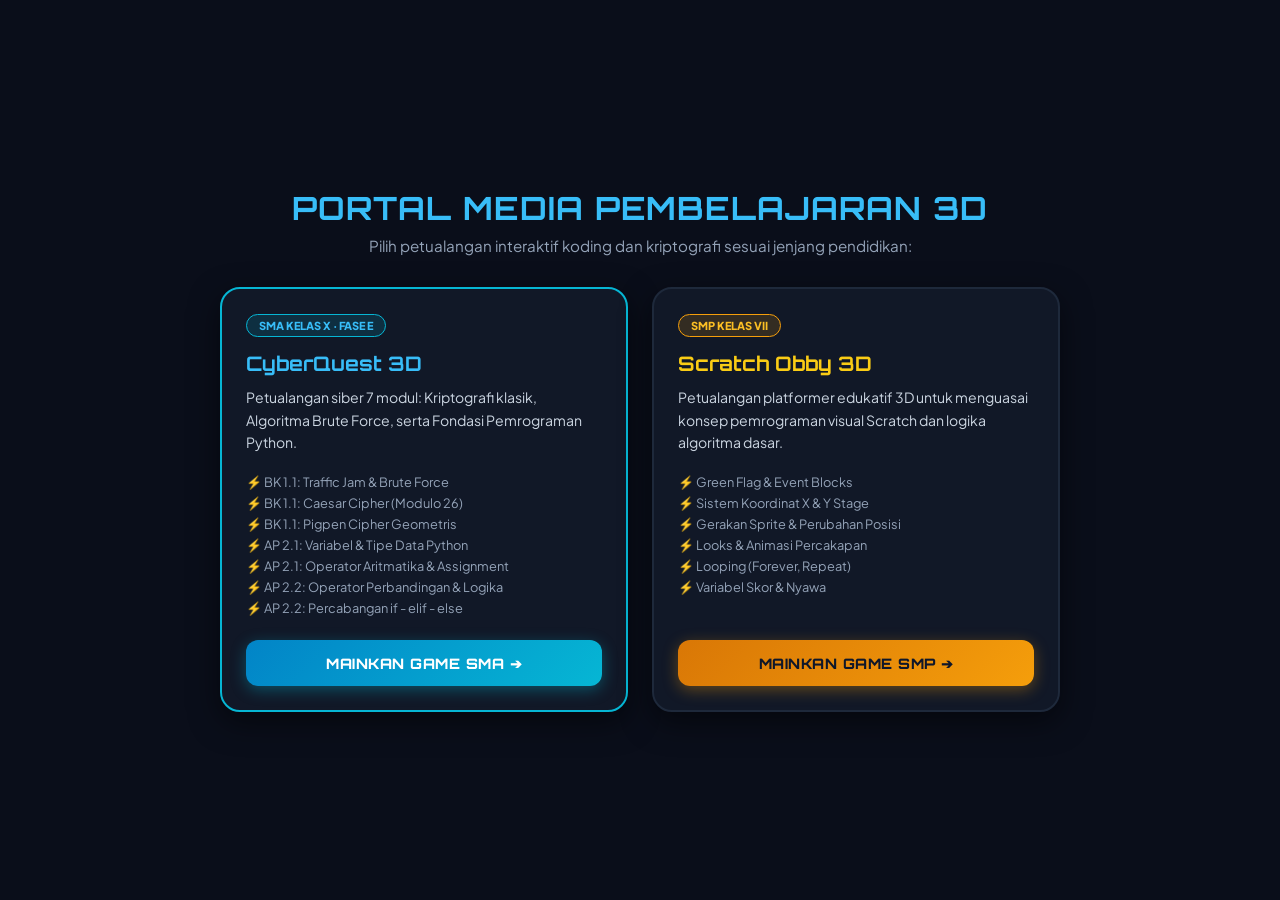
==== index.html @ 2bbc72c6 "feat: Portal STS Koding & Kriptografi SMP-SMA 3D (20 Soal Resmi, Rules & Leaderboard)" ====
<!DOCTYPE html>
<html lang="id">
<head>
  <meta charset="UTF-8">
  <meta name="viewport" content="width=device-width, initial-scale=1.0">
  <title>Portal Game Edukasi Koding & Kriptografi</title>
  <link href="https://fonts.googleapis.com/css2?family=Orbitron:wght@700;900&family=Plus+Jakarta+Sans:wght@500;700;800&display=swap" rel="stylesheet">
  <style>
    * { box-sizing: border-box; margin: 0; padding: 0; }
    body {
      background: #0a0e1a;
      color: #f8fafc;
      font-family: 'Plus Jakarta Sans', sans-serif;
      min-height: 100vh;
      display: flex;
      flex-direction: column;
      align-items: center;
      justify-content: center;
      padding: 24px;
    }
    h1 {
      font-family: 'Orbitron', sans-serif;
      font-size: 2rem;
      color: #38bdf8;
      text-align: center;
      margin-bottom: 8px;
      letter-spacing: 1px;
    }
    p.sub {
      color: #94a3b8;
      font-size: 0.95rem;
      text-align: center;
      margin-bottom: 32px;
      max-width: 600px;
    }
    .grid {
      display: grid;
      grid-template-columns: repeat(auto-fit, minmax(300px, 1fr));
      gap: 24px;
      width: 100%;
      max-width: 840px;
    }
    .card {
      background: #111827;
      border: 2px solid #1e293b;
      border-radius: 20px;
      padding: 24px;
      display: flex;
      flex-direction: column;
      justify-content: space-between;
      transition: all 0.25s ease;
      box-shadow: 0 10px 30px rgba(0,0,0,0.5);
      position: relative;
      overflow: hidden;
    }
    .card:hover {
      transform: translateY(-6px);
      border-color: #06b6d4;
      box-shadow: 0 16px 40px rgba(6, 182, 212, 0.25);
    }
    .badge {
      display: inline-block;
      align-self: flex-start;
      padding: 4px 12px;
      border-radius: 20px;
      font-size: 11px;
      font-weight: 800;
      text-transform: uppercase;
      margin-bottom: 14px;
    }
    .badge-sma { background: rgba(6, 182, 212, 0.15); color: #38bdf8; border: 1px solid #06b6d4; }
    .badge-smp { background: rgba(245, 158, 11, 0.15); color: #fbbf24; border: 1px solid #f59e0b; }
    .title {
      font-family: 'Orbitron', sans-serif;
      font-size: 1.25rem;
      margin-bottom: 10px;
    }
    .desc {
      color: #cbd5e1;
      font-size: 0.88rem;
      line-height: 1.6;
      margin-bottom: 20px;
    }
    .topics {
      list-style: none;
      font-size: 0.8rem;
      color: #94a3b8;
      margin-bottom: 24px;
    }
    .topics li { margin-bottom: 5px; }
    .topics li::before { content: "⚡ "; color: #38bdf8; }
    .btn {
      display: block;
      width: 100%;
      text-align: center;
      text-decoration: none;
      padding: 14px;
      border-radius: 12px;
      font-family: 'Orbitron', sans-serif;
      font-size: 0.9rem;
      font-weight: 800;
      letter-spacing: 0.5px;
      transition: all 0.15s;
    }
    .btn-sma {
      background: linear-gradient(135deg, #0284c7, #06b6d4);
      color: white;
      box-shadow: 0 4px 15px rgba(6, 182, 212, 0.35);
    }
    .btn-sma:hover { filter: brightness(1.15); }
    .btn-smp {
      background: linear-gradient(135deg, #d97706, #f59e0b);
      color: #0f172a;
      box-shadow: 0 4px 15px rgba(245, 158, 11, 0.35);
    }
    .btn-smp:hover { filter: brightness(1.15); }
  </style>
</head>
<body>
  <h1>PORTAL MEDIA PEMBELAJARAN 3D</h1>
  <p class="sub">Pilih petualangan interaktif koding dan kriptografi sesuai jenjang pendidikan:</p>

  <div class="grid">
    <!-- KARTU SMA -->
    <div class="card" style="border-color: #06b6d4;">
      <div>
        <div class="badge badge-sma">SMA Kelas X · Fase E</div>
        <h2 class="title" style="color: #38bdf8;">CyberQuest 3D</h2>
        <p class="desc">Petualangan siber 7 modul: Kriptografi klasik, Algoritma Brute Force, serta Fondasi Pemrograman Python.</p>
        <ul class="topics">
          <li>BK 1.1: Traffic Jam & Brute Force</li>
          <li>BK 1.1: Caesar Cipher (Modulo 26)</li>
          <li>BK 1.1: Pigpen Cipher Geometris</li>
          <li>AP 2.1: Variabel & Tipe Data Python</li>
          <li>AP 2.1: Operator Aritmatika & Assignment</li>
          <li>AP 2.2: Operator Perbandingan & Logika</li>
          <li>AP 2.2: Percabangan if - elif - else</li>
        </ul>
      </div>
      <a href="sntSMAgame/index.html" class="btn btn-sma">MAINKAN GAME SMA ➔</a>
    </div>

    <!-- KARTU SMP -->
    <div class="card">
      <div>
        <div class="badge badge-smp">SMP Kelas VII</div>
        <h2 class="title" style="color: #facc15;">Scratch Obby 3D</h2>
        <p class="desc">Petualangan platformer edukatif 3D untuk menguasai konsep pemrograman visual Scratch dan logika algoritma dasar.</p>
        <ul class="topics">
          <li>Green Flag & Event Blocks</li>
          <li>Sistem Koordinat X & Y Stage</li>
          <li>Gerakan Sprite & Perubahan Posisi</li>
          <li>Looks & Animasi Percakapan</li>
          <li>Looping (Forever, Repeat)</li>
          <li>Variabel Skor & Nyawa</li>
        </ul>
      </div>
      <a href="sntSMPgame/index.html" class="btn btn-smp">MAINKAN GAME SMP ➔</a>
    </div>
  </div>
</body>
</html>
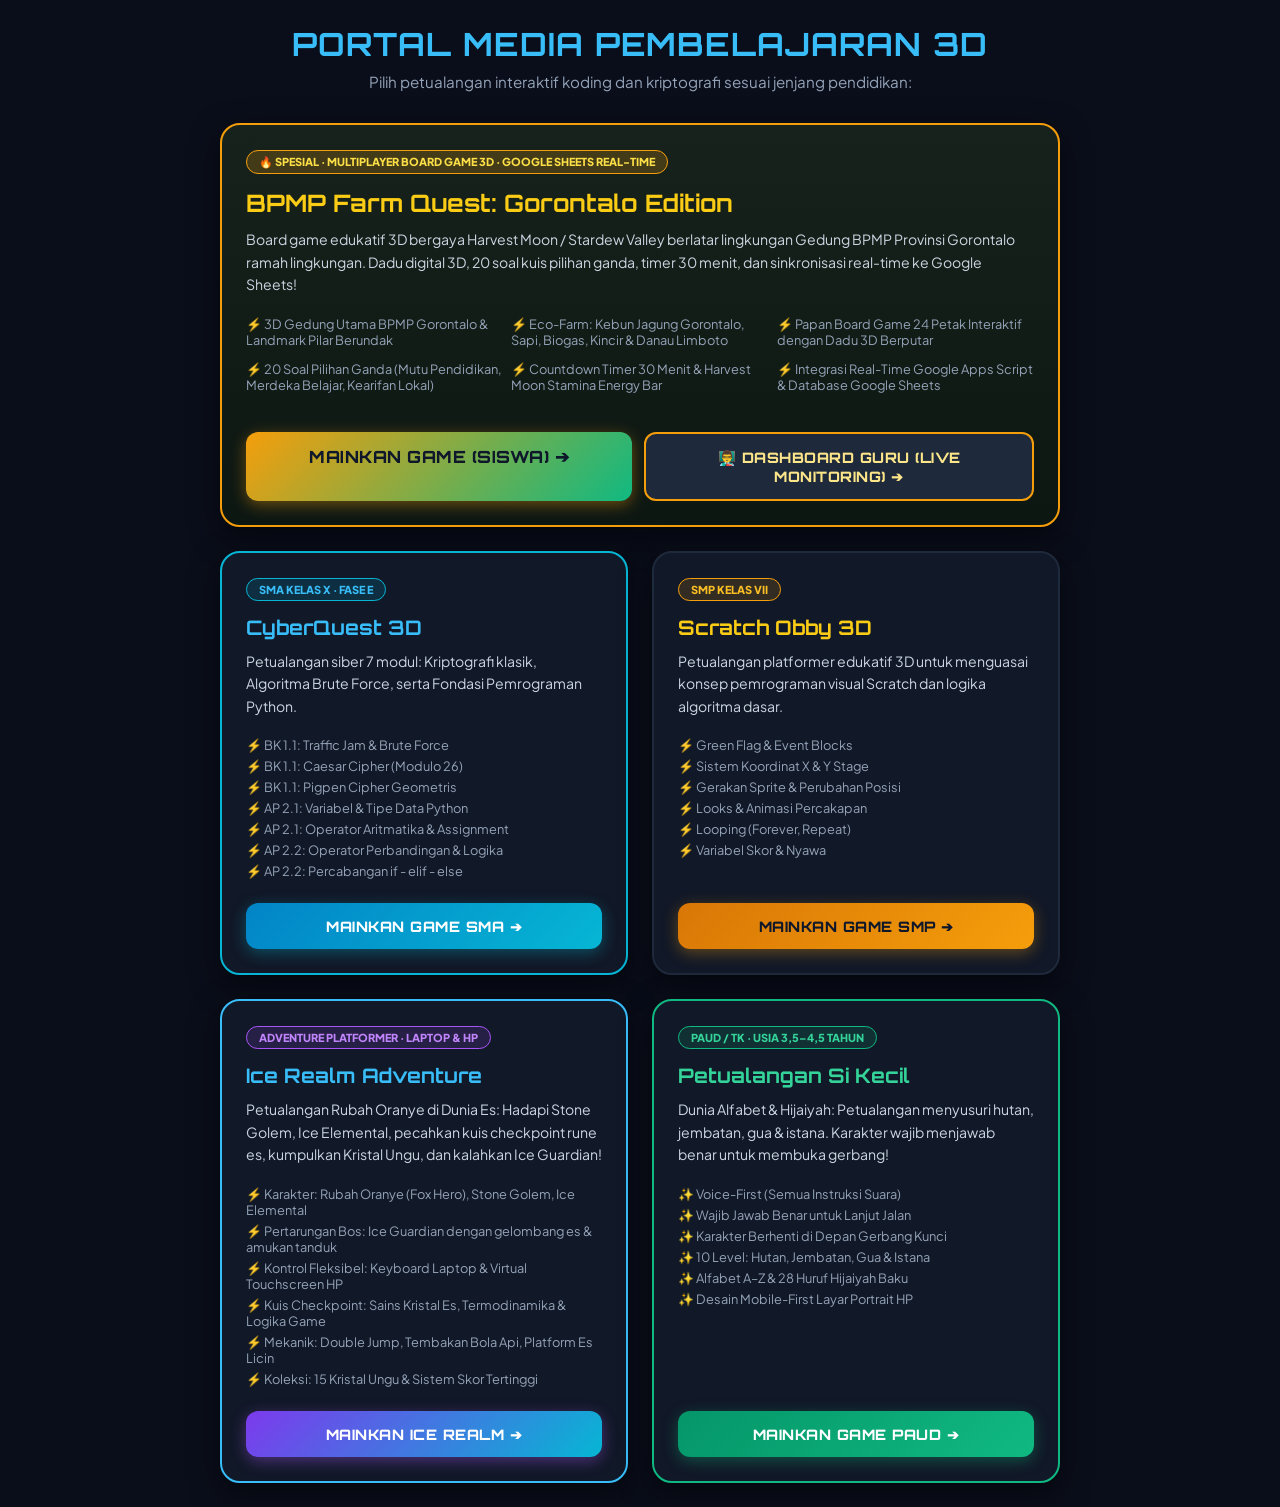
==== commit 65009dbf: "feat: BPMP Farm Quest Gorontalo Edition 3D & gameANAKSNT" ====
--- a/index.html
+++ b/index.html
@@ -70,6 +70,9 @@
     }
     .badge-sma { background: rgba(6, 182, 212, 0.15); color: #38bdf8; border: 1px solid #06b6d4; }
     .badge-smp { background: rgba(245, 158, 11, 0.15); color: #fbbf24; border: 1px solid #f59e0b; }
+    .badge-paud { background: rgba(16, 185, 129, 0.15); color: #34d399; border: 1px solid #10b981; }
+    .badge-ice { background: rgba(168, 85, 247, 0.15); color: #c084fc; border: 1px solid #a855f7; }
+    .badge-bpmp { background: rgba(245, 158, 11, 0.2); color: #fde047; border: 1px solid #f59e0b; }
     .title {
       font-family: 'Orbitron', sans-serif;
       font-size: 1.25rem;
@@ -89,6 +92,7 @@
     }
     .topics li { margin-bottom: 5px; }
     .topics li::before { content: "⚡ "; color: #38bdf8; }
+    .topics-paud li::before { content: "✨ "; color: #34d399; }
     .btn {
       display: block;
       width: 100%;
@@ -114,6 +118,25 @@
       box-shadow: 0 4px 15px rgba(245, 158, 11, 0.35);
     }
     .btn-smp:hover { filter: brightness(1.15); }
+    .btn-paud {
+      background: linear-gradient(135deg, #059669, #10b981);
+      color: white;
+      box-shadow: 0 4px 15px rgba(16, 185, 129, 0.35);
+    }
+    .btn-paud:hover { filter: brightness(1.15); }
+    .btn-ice {
+      background: linear-gradient(135deg, #7c3aed, #06b6d4);
+      color: white;
+      box-shadow: 0 4px 15px rgba(168, 85, 247, 0.4);
+    }
+    .btn-ice:hover { filter: brightness(1.15); }
+    .btn-bpmp {
+      background: linear-gradient(135deg, #f59e0b, #10b981);
+      color: #0f172a;
+      font-weight: 800;
+      box-shadow: 0 4px 15px rgba(245, 158, 11, 0.4);
+    }
+    .btn-bpmp:hover { filter: brightness(1.15); }
   </style>
 </head>
 <body>
@@ -121,6 +144,27 @@
   <p class="sub">Pilih petualangan interaktif koding dan kriptografi sesuai jenjang pendidikan:</p>
 
   <div class="grid">
+    <!-- KARTU BPMP FARM QUEST: GORONTALO EDITION -->
+    <div class="card" style="border-color: #f59e0b; grid-column: 1 / -1; background: linear-gradient(180deg, #18221c 0%, #0d1712 100%);">
+      <div>
+        <div class="badge badge-bpmp">🔥 SPESIAL · MULTIPLAYER BOARD GAME 3D · GOOGLE SHEETS REAL-TIME</div>
+        <h2 class="title" style="color: #facc15; font-size: 1.5rem;">BPMP Farm Quest: Gorontalo Edition</h2>
+        <p class="desc">Board game edukatif 3D bergaya Harvest Moon / Stardew Valley berlatar lingkungan Gedung BPMP Provinsi Gorontalo ramah lingkungan. Dadu digital 3D, 20 soal kuis pilihan ganda, timer 30 menit, dan sinkronisasi real-time ke Google Sheets!</p>
+        <ul class="topics" style="display: grid; grid-template-columns: repeat(auto-fit, minmax(240px, 1fr)); gap: 8px;">
+          <li>3D Gedung Utama BPMP Gorontalo & Landmark Pilar Berundak</li>
+          <li>Eco-Farm: Kebun Jagung Gorontalo, Sapi, Biogas, Kincir & Danau Limboto</li>
+          <li>Papan Board Game 24 Petak Interaktif dengan Dadu 3D Berputar</li>
+          <li>20 Soal Pilihan Ganda (Mutu Pendidikan, Merdeka Belajar, Kearifan Lokal)</li>
+          <li>Countdown Timer 30 Menit & Harvest Moon Stamina Energy Bar</li>
+          <li>Integrasi Real-Time Google Apps Script & Database Google Sheets</li>
+        </ul>
+      </div>
+      <div style="display: flex; gap: 12px; flex-wrap: wrap; margin-top: 10px;">
+        <a href="bpmpFarmQuest/index.html" class="btn btn-bpmp" style="flex: 1; font-size: 1.05rem; min-width: 240px;">MAINKAN GAME (SISWA) ➔</a>
+        <a href="bpmpFarmQuest/dashboard-guru.html" target="_blank" class="btn" style="flex: 1; min-width: 240px; background: #1e293b; border: 2px solid #f59e0b; color: #fde68a; font-weight: 800;">👨‍🏫 DASHBOARD GURU (LIVE MONITORING) ➔</a>
+      </div>
+    </div>
+
     <!-- KARTU SMA -->
     <div class="card" style="border-color: #06b6d4;">
       <div>
@@ -157,6 +201,42 @@
       </div>
       <a href="sntSMPgame/index.html" class="btn btn-smp">MAINKAN GAME SMP ➔</a>
     </div>
+
+    <!-- KARTU DUNIA ES: ICE REALM ADVENTURE -->
+    <div class="card" style="border-color: #38bdf8;">
+      <div>
+        <div class="badge badge-ice">Adventure Platformer · Laptop & HP</div>
+        <h2 class="title" style="color: #38bdf8;">Ice Realm Adventure</h2>
+        <p class="desc">Petualangan Rubah Oranye di Dunia Es: Hadapi Stone Golem, Ice Elemental, pecahkan kuis checkpoint rune es, kumpulkan Kristal Ungu, dan kalahkan Ice Guardian!</p>
+        <ul class="topics">
+          <li>Karakter: Rubah Oranye (Fox Hero), Stone Golem, Ice Elemental</li>
+          <li>Pertarungan Bos: Ice Guardian dengan gelombang es & amukan tanduk</li>
+          <li>Kontrol Fleksibel: Keyboard Laptop & Virtual Touchscreen HP</li>
+          <li>Kuis Checkpoint: Sains Kristal Es, Termodinamika & Logika Game</li>
+          <li>Mekanik: Double Jump, Tembakan Bola Api, Platform Es Licin</li>
+          <li>Koleksi: 15 Kristal Ungu & Sistem Skor Tertinggi</li>
+        </ul>
+      </div>
+      <a href="iceRealm/index.html" class="btn btn-ice">MAINKAN ICE REALM ➔</a>
+    </div>
+
+    <!-- KARTU PAUD / USIA DINI (3-5 TAHUN) -->
+    <div class="card" style="border-color: #10b981;">
+      <div>
+        <div class="badge badge-paud">PAUD / TK · Usia 3,5–4,5 Tahun</div>
+        <h2 class="title" style="color: #34d399;">Petualangan Si Kecil</h2>
+        <p class="desc">Dunia Alfabet & Hijaiyah: Petualangan menyusuri hutan, jembatan, gua & istana. Karakter wajib menjawab benar untuk membuka gerbang!</p>
+        <ul class="topics topics-paud">
+          <li>Voice-First (Semua Instruksi Suara)</li>
+          <li>Wajib Jawab Benar untuk Lanjut Jalan</li>
+          <li>Karakter Berhenti di Depan Gerbang Kunci</li>
+          <li>10 Level: Hutan, Jembatan, Gua & Istana</li>
+          <li>Alfabet A–Z & 28 Huruf Hijaiyah Baku</li>
+          <li>Desain Mobile-First Layar Portrait HP</li>
+        </ul>
+      </div>
+      <a href="petualanganPintar3D/index.html" class="btn btn-paud">MAINKAN GAME PAUD ➔</a>
+    </div>
   </div>
 </body>
 </html>
